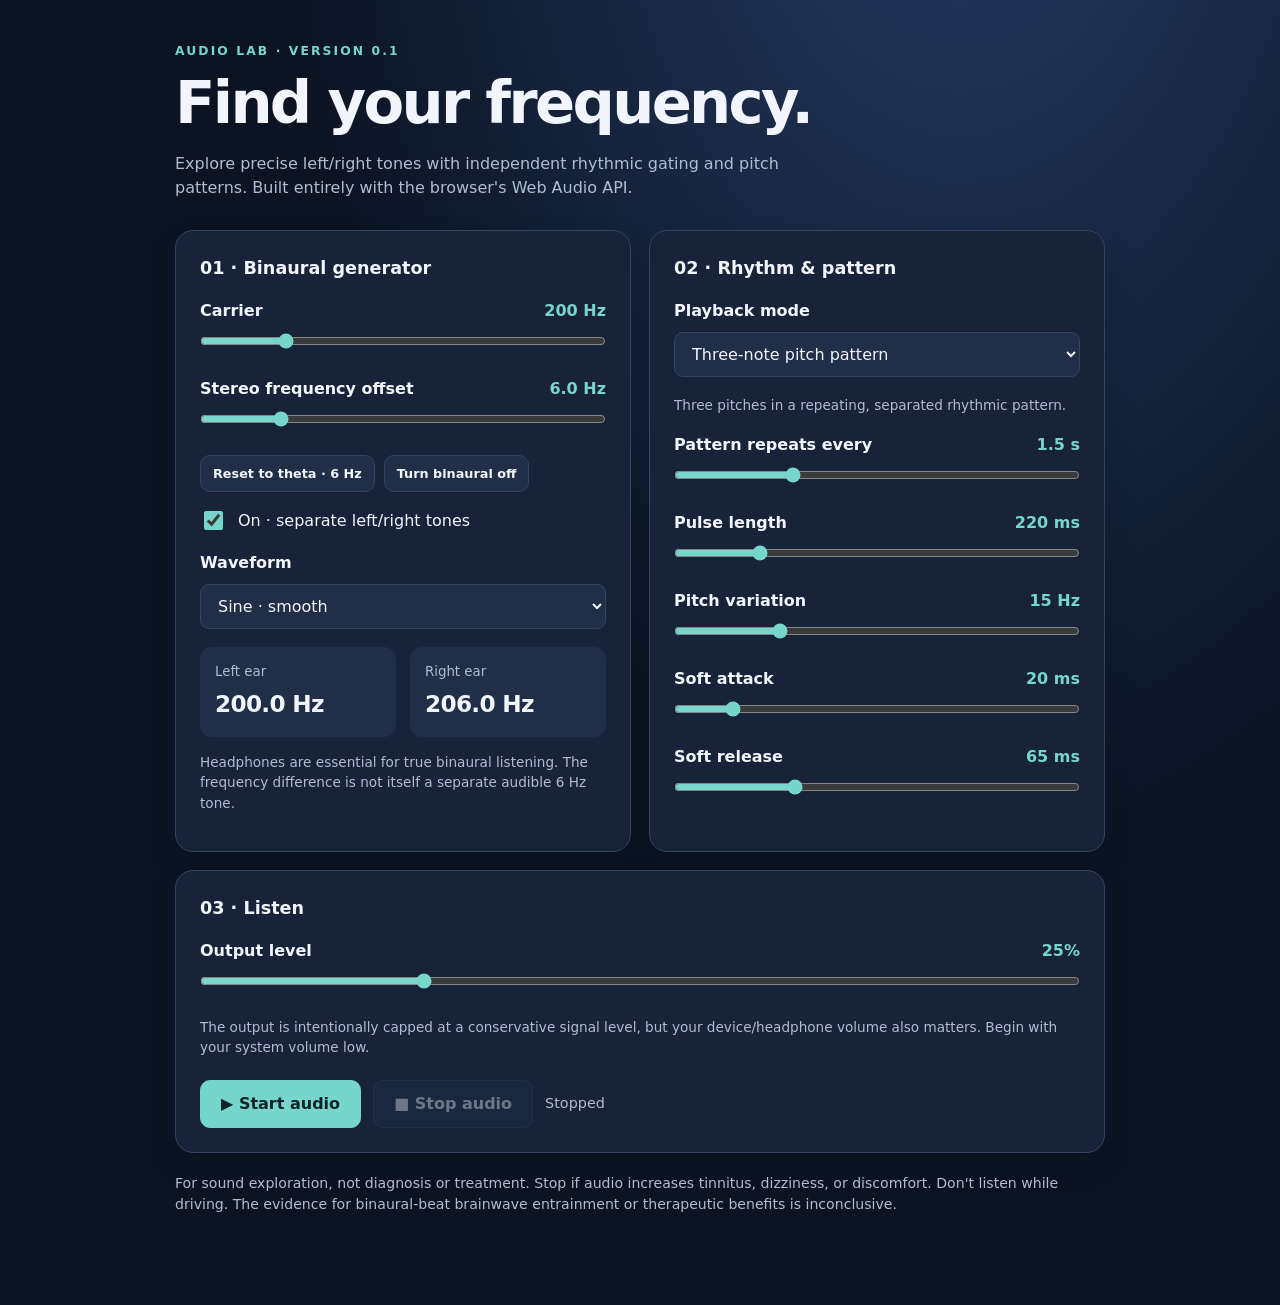
==== index.html @ c7d07dab "Add files via upload" ====
<!doctype html>
<html lang="en"><head><meta charset="utf-8"><meta name="viewport" content="width=device-width,initial-scale=1"><meta name="theme-color" content="#0c1424"><title>Audio Lab · Binaural & Rhythm</title><link rel="stylesheet" href="./css/app.css"></head>
<body><main>
  <div class="eyebrow">Audio Lab · Version 0.1</div>
  <h1>Find your frequency.</h1>
  <p class="intro">Explore precise left/right tones with independent rhythmic gating and pitch patterns. Built entirely with the browser's Web Audio API.</p>
  <div class="grid">
    <section class="panel"><h2>01 · Binaural generator</h2>
      <div class="control"><label for="carrier">Carrier <output class="number" id="carrierValue">200 Hz</output></label><input id="carrier" type="range" min="100" max="600" step="1" value="200"></div>
      <div class="control"><label for="beat">Stereo frequency offset <output class="number" id="beatValue">6.0 Hz</output></label><input id="beat" type="range" min="0.5" max="30" step="0.1" value="6"></div>
      <div class="chipline"><button type="button" id="theta">Reset to theta · 6 Hz</button><button type="button" id="offbeat">Turn binaural off</button></div>
      <div class="check"><input id="binaural" type="checkbox" checked><label for="binaural" id="binauralLabel">On · separate left/right tones</label></div>
      <div class="control"><label for="waveform">Waveform</label><select id="waveform"><option value="sine">Sine · smooth</option><option value="triangle">Triangle · soft textured</option><option value="square">Square · bright (start quietly)</option></select></div>
      <div class="frequencies"><div class="frequency"><small>Left ear</small><strong id="leftFreq">200 Hz</strong></div><div class="frequency"><small>Right ear</small><strong id="rightFreq">206 Hz</strong></div></div>
      <p class="tip">Headphones are essential for true binaural listening. The frequency difference is not itself a separate audible 6 Hz tone.</p>
    </section>
    <section class="panel"><h2>02 · Rhythm & pattern</h2>
      <div class="control"><label for="mode">Playback mode</label><select id="mode"><option value="continuous">Continuous tones</option><option value="pulse">DA — silence — DA</option><option value="alternate">DA — do — DA — do</option><option value="pattern" selected>Three-note pitch pattern</option><option value="overlap">Overlapping three-note pattern</option></select></div>
      <p class="tip" id="modeDescription"></p>
      <div id="rhythmControls">
        <div class="control"><label for="period">Pattern repeats every <output class="number" id="periodValue">1.5 s</output></label><input id="period" type="range" min="0.5" max="4" step="0.1" value="1.5"></div>
        <div class="control"><label for="pulseMs">Pulse length <output class="number" id="pulseMsValue">220 ms</output></label><input id="pulseMs" type="range" min="50" max="900" step="10" value="220"></div>
        <div id="pitchVariationRow" class="control"><label for="pitchVariation">Pitch variation <output class="number" id="pitchVariationValue">15 Hz</output></label><input id="pitchVariation" type="range" min="0" max="60" step="1" value="15"></div>
        <div class="control"><label for="attackMs">Soft attack <output class="number" id="attackMsValue">20 ms</output></label><input id="attackMs" type="range" min="5" max="120" step="5" value="20"></div>
        <div class="control"><label for="releaseMs">Soft release <output class="number" id="releaseMsValue">65 ms</output></label><input id="releaseMs" type="range" min="10" max="200" step="5" value="65"></div>
      </div>
    </section>
    <section class="panel wide"><h2>03 · Listen</h2>
      <div class="control"><label for="volume">Output level <output class="number" id="volumeValue">25%</output></label><input id="volume" type="range" min="0" max="100" value="25" step="1"></div>
      <p class="tip">The output is intentionally capped at a conservative signal level, but your device/headphone volume also matters. Begin with your system volume low.</p>
      <div class="actions"><button id="start" class="primary" type="button">▶ Start audio</button><button id="stop" type="button" disabled>■ Stop audio</button><span id="status" class="status" role="status">Stopped</span></div>
      <div id="error" class="warning" role="alert" hidden></div>
    </section>
  </div>
  <footer>For sound exploration, not diagnosis or treatment. Stop if audio increases tinnitus, dizziness, or discomfort. Don't listen while driving. The evidence for binaural-beat brainwave entrainment or therapeutic benefits is inconclusive.</footer>
</main><script type="module" src="./js/app.js"></script></body></html>
---- css/app.css ----
:root{color-scheme:dark;--bg:#0c1424;--panel:#18233a;--panel2:#202e48;--line:#34445f;--text:#f2f5fb;--muted:#afbdd2;--accent:#77d6cb;--blue:#8bbaff}*{box-sizing:border-box}body{margin:0;background:radial-gradient(ellipse at 75% -20%,#253d66 0,transparent 50%),var(--bg);color:var(--text);font:16px/1.5 system-ui,-apple-system,Segoe UI,sans-serif}main{max-width:970px;margin:auto;padding:42px 20px 70px}h1{font-size:clamp(2.2rem,5vw,3.7rem);letter-spacing:-.045em;line-height:1.1;margin:10px 0}h2{font-size:1.1rem;margin:0 0 18px}p{color:var(--muted)}.eyebrow{font-size:.77rem;text-transform:uppercase;letter-spacing:.17em;font-weight:800;color:var(--accent)}.intro{max-width:620px;margin-bottom:30px}.grid{display:grid;grid-template-columns:repeat(2,minmax(0,1fr));gap:18px}.panel{background:var(--panel);border:1px solid var(--line);padding:24px;border-radius:18px;box-shadow:0 12px 30px #0002}.wide{grid-column:1/-1}.control{margin:18px 0}.control>label,.range-heading{display:flex;align-items:center;justify-content:space-between;gap:10px;font-weight:650}.number{font-variant-numeric:tabular-nums;color:var(--accent);font-weight:700}input[type=range]{width:100%;margin:10px 0;accent-color:var(--accent);cursor:pointer}select{background:var(--panel2);color:var(--text);border:1px solid var(--line);border-radius:9px;padding:11px 13px;font:inherit;width:100%;margin-top:9px}button{font:inherit;border:1px solid var(--line);background:var(--panel2);color:var(--text);border-radius:10px;padding:11px 20px;cursor:pointer;font-weight:700}button:hover:not(:disabled){border-color:var(--accent)}button:disabled{opacity:.4;cursor:not-allowed}.primary{background:var(--accent);color:#102329;border-color:var(--accent)}.actions{display:flex;align-items:center;gap:12px;flex-wrap:wrap;margin-top:22px}.status{font-size:.9rem;color:var(--muted)}.status.playing{color:var(--accent)}.frequencies{display:grid;grid-template-columns:1fr 1fr;gap:14px}.frequency{background:var(--panel2);border-radius:12px;padding:15px}.frequency small{display:block;color:var(--muted);margin-bottom:5px}.frequency strong{font-size:1.45rem;letter-spacing:-.03em}.tip{font-size:.85rem;color:var(--muted);margin-top:15px}.chipline{display:flex;gap:9px;flex-wrap:wrap}.chipline button{font-size:.8rem;padding:8px 12px}.check{display:flex;align-items:center;gap:12px;margin-top:16px}.check input{width:19px;height:19px;accent-color:var(--accent)}.check label{cursor:pointer}.warning{background:#372735;color:#ffe1e3;border:1px solid #815468;border-radius:10px;padding:12px;margin-top:14px}footer{padding:20px 0;color:var(--muted);font-size:.88rem}@media(max-width:670px){.grid{grid-template-columns:1fr}.wide{grid-column:auto}.panel{padding:19px}main{padding-top:25px}}
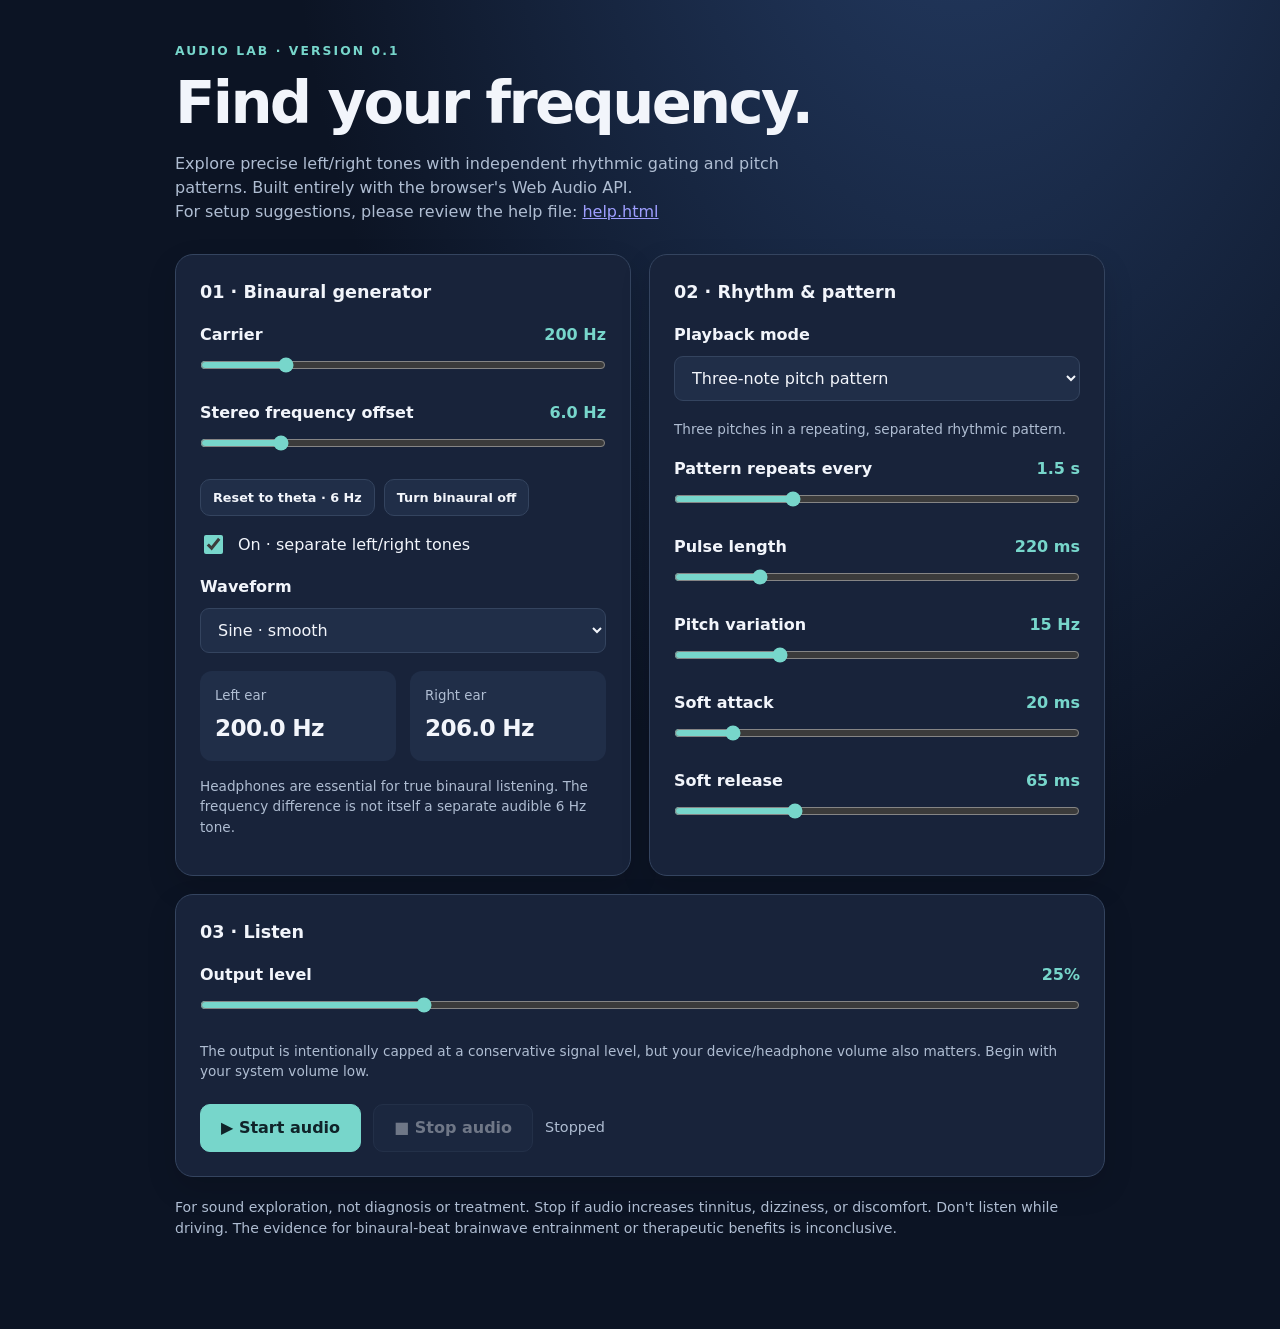
==== commit f00d721d: "Add files via upload" ====
--- a/index.html
+++ b/index.html
@@ -3,7 +3,9 @@
 <body><main>
   <div class="eyebrow">Audio Lab · Version 0.1</div>
   <h1>Find your frequency.</h1>
-  <p class="intro">Explore precise left/right tones with independent rhythmic gating and pitch patterns. Built entirely with the browser's Web Audio API.</p>
+  <p class="intro">Explore precise left/right tones with independent rhythmic gating and pitch patterns. Built entirely with the browser's Web Audio API.
+    <br>For setup suggestions, please review the help file: <a href="help.html" target="_blank">help.html</a>
+  </p>
   <div class="grid">
     <section class="panel"><h2>01 · Binaural generator</h2>
       <div class="control"><label for="carrier">Carrier <output class="number" id="carrierValue">200 Hz</output></label><input id="carrier" type="range" min="100" max="600" step="1" value="200"></div>
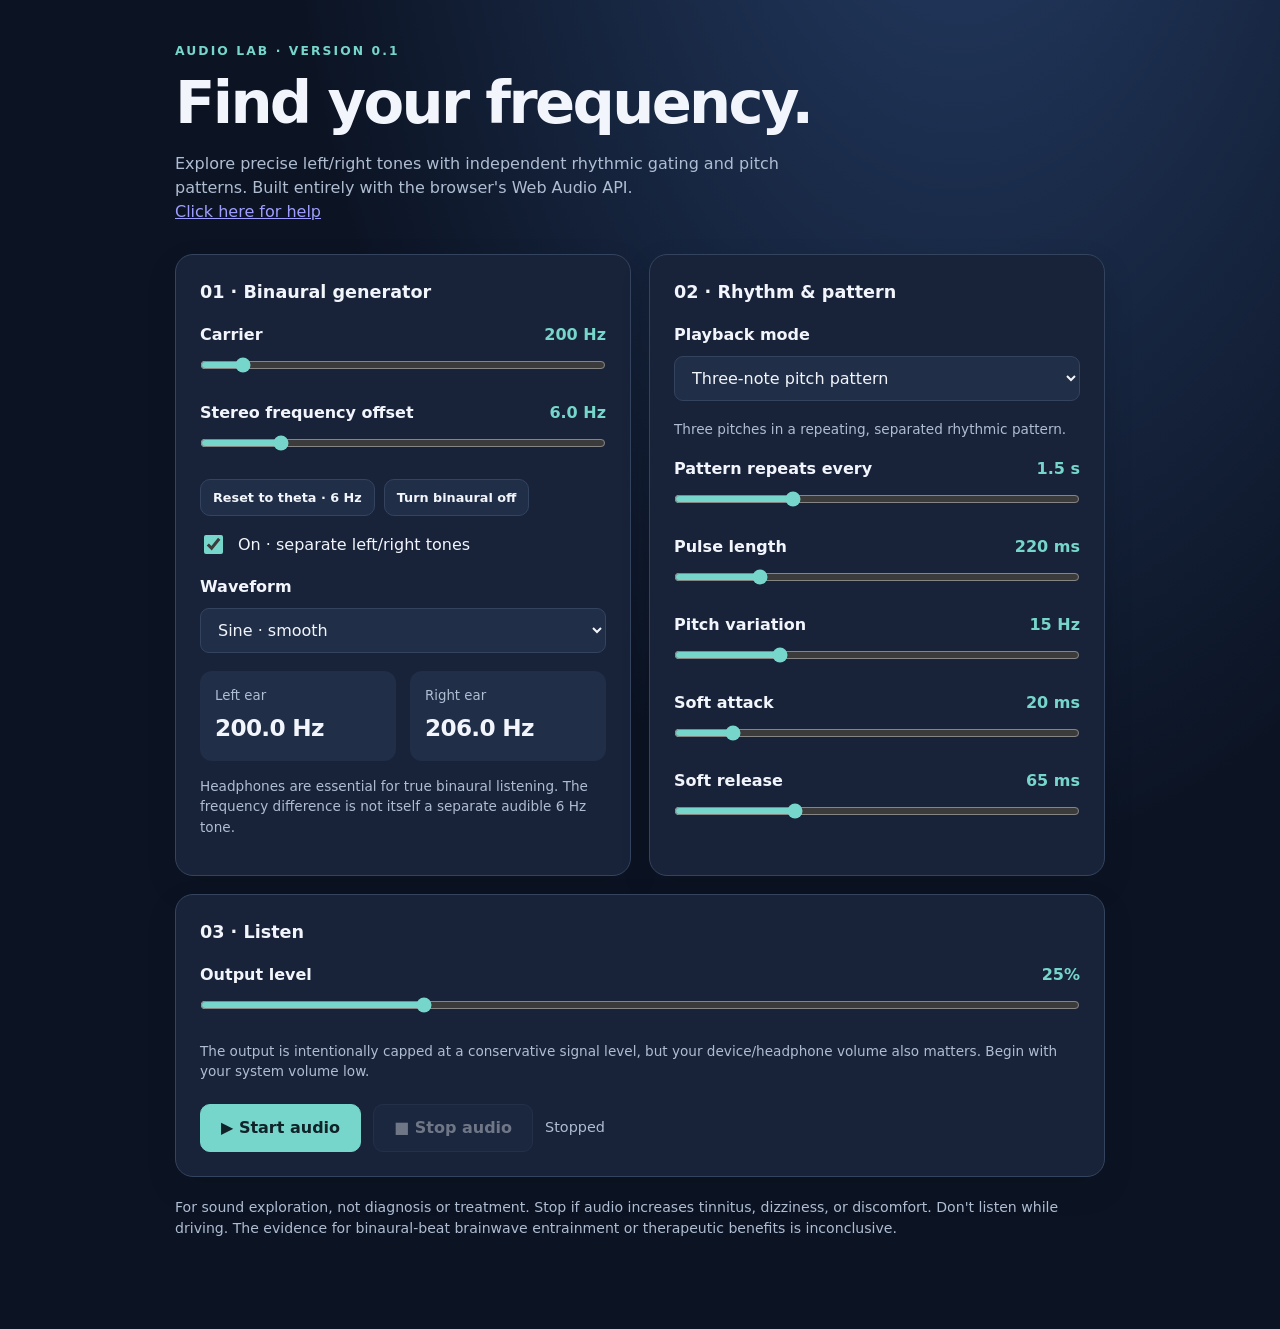
==== commit 76a1fc55: "Add files via upload" ====
--- a/index.html
+++ b/index.html
@@ -1,14 +1,14 @@
 <!doctype html>
 <html lang="en"><head><meta charset="utf-8"><meta name="viewport" content="width=device-width,initial-scale=1"><meta name="theme-color" content="#0c1424"><title>Audio Lab · Binaural & Rhythm</title><link rel="stylesheet" href="./css/app.css"></head>
-<body><main>
+<body><main style="margin: auto;">
   <div class="eyebrow">Audio Lab · Version 0.1</div>
   <h1>Find your frequency.</h1>
   <p class="intro">Explore precise left/right tones with independent rhythmic gating and pitch patterns. Built entirely with the browser's Web Audio API.
-    <br>For setup suggestions, please review the help file: <a href="help.html" target="_blank">help.html</a>
+    <br/><a href="./help.html">Click here for help</a>
   </p>
   <div class="grid">
     <section class="panel"><h2>01 · Binaural generator</h2>
-      <div class="control"><label for="carrier">Carrier <output class="number" id="carrierValue">200 Hz</output></label><input id="carrier" type="range" min="100" max="600" step="1" value="200"></div>
+      <div class="control"><label for="carrier">Carrier <output class="number" id="carrierValue">200 Hz</output></label><input id="carrier" type="range" min="100" max="1200" step="1" value="200"></div>
       <div class="control"><label for="beat">Stereo frequency offset <output class="number" id="beatValue">6.0 Hz</output></label><input id="beat" type="range" min="0.5" max="30" step="0.1" value="6"></div>
       <div class="chipline"><button type="button" id="theta">Reset to theta · 6 Hz</button><button type="button" id="offbeat">Turn binaural off</button></div>
       <div class="check"><input id="binaural" type="checkbox" checked><label for="binaural" id="binauralLabel">On · separate left/right tones</label></div>
